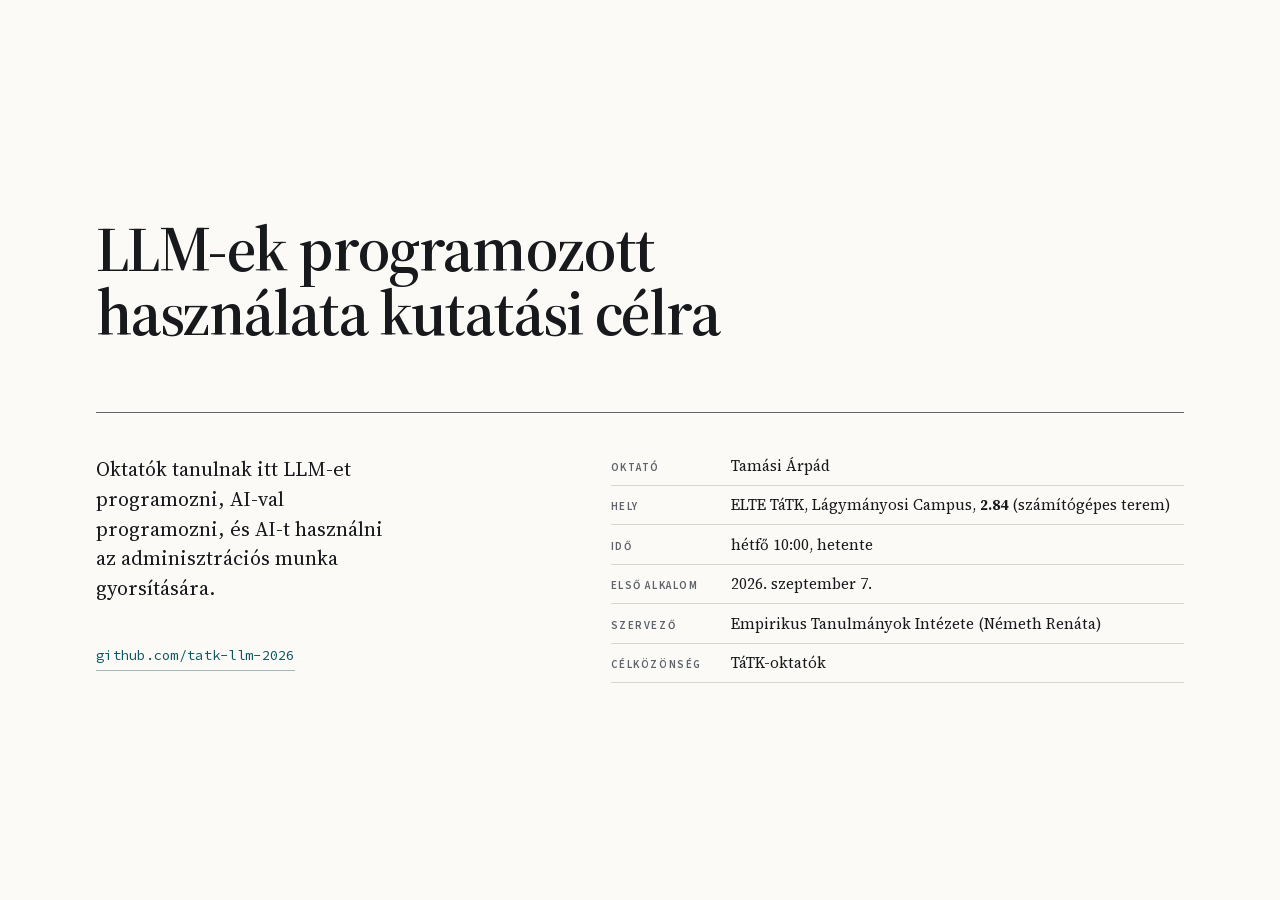
==== index.html @ 8ade56de "A szervezet nyilvános oldala" ====
<!DOCTYPE html>
<html lang="hu">
<head>
<meta charset="utf-8">
<meta name="viewport" content="width=device-width, initial-scale=1">
<title>LLM-ek programozott használata kutatási célra · ELTE TáTK</title>
<meta name="description" content="Kurzus az ELTE TáTK-n, 2026 őszi félév. Oktató: Tamási Árpád.">
<meta property="og:title" content="LLM-ek programozott használata kutatási célra">
<meta property="og:description" content="ELTE TáTK · 2026 őszi félév">
<meta property="og:locale" content="hu_HU">
<link rel="icon" href="jelkep.svg" type="image/svg+xml">
<link rel="stylesheet" href="betuk/betuk.css">
<link rel="stylesheet" href="tokenek.css">
<link rel="stylesheet" href="stilus.css">
</head>
<body>

<main class="lap">

  <h1>LLM-ek programozott használata kutatási célra</h1>

  <div class="mezo">

    <div>
      <p class="mit">
        Oktatók tanulnak itt LLM-et programozni, AI-val programozni, és AI-t
        használni az adminisztrációs munka gyorsítására.
      </p>

      <p class="ajto">
        <a href="https://github.com/tatk-llm-2026">github.com/tatk-llm-2026</a>
      </p>
    </div>

    <dl class="adatok">
    <div><dt>Oktató</dt><dd>Tamási Árpád</dd></div>
    <div><dt>Hely</dt><dd>ELTE TáTK, Lágymányosi Campus, <b>2.84</b> (számítógépes terem)</dd></div>
    <div><dt>Idő</dt><dd>hétfő 10:00, hetente</dd></div>
    <div><dt>Első alkalom</dt><dd>2026. szeptember 7.</dd></div>
    <div><dt>Szervező</dt><dd>Empirikus Tanulmányok Intézete (Németh Renáta)</dd></div>
    <div><dt>Célközönség</dt><dd>TáTK-oktatók</dd></div>
    </dl>

  </div>

</main>

</body>
</html>
---- betuk/betuk.css ----
/* Source Serif 4 · latin-ext · italic */
@font-face {
  font-family: 'Source Serif 4';
  font-style: italic;
  font-weight: 300 700;
  font-display: swap;
  src: url(./SourceSerif4-latin-ext-italic.woff2) format('woff2');
  unicode-range: U+0100-02BA, U+02BD-02C5, U+02C7-02CC, U+02CE-02D7, U+02DD-02FF, U+0304, U+0308, U+0329, U+1D00-1DBF, U+1E00-1E9F, U+1EF2-1EFF, U+2020, U+20A0-20AB, U+20AD-20C0, U+2113, U+2C60-2C7F, U+A720-A7FF;
}

/* Source Serif 4 · latin · italic */
@font-face {
  font-family: 'Source Serif 4';
  font-style: italic;
  font-weight: 300 700;
  font-display: swap;
  src: url(./SourceSerif4-latin-italic.woff2) format('woff2');
  unicode-range: U+0000-00FF, U+0131, U+0152-0153, U+02BB-02BC, U+02C6, U+02DA, U+02DC, U+0304, U+0308, U+0329, U+2000-206F, U+20AC, U+2122, U+2191, U+2193, U+2212, U+2215, U+FEFF, U+FFFD;
}

/* Source Serif 4 · latin-ext */
@font-face {
  font-family: 'Source Serif 4';
  font-style: normal;
  font-weight: 300 700;
  font-display: swap;
  src: url(./SourceSerif4-latin-ext.woff2) format('woff2');
  unicode-range: U+0100-02BA, U+02BD-02C5, U+02C7-02CC, U+02CE-02D7, U+02DD-02FF, U+0304, U+0308, U+0329, U+1D00-1DBF, U+1E00-1E9F, U+1EF2-1EFF, U+2020, U+20A0-20AB, U+20AD-20C0, U+2113, U+2C60-2C7F, U+A720-A7FF;
}

/* Source Serif 4 · latin */
@font-face {
  font-family: 'Source Serif 4';
  font-style: normal;
  font-weight: 300 700;
  font-display: swap;
  src: url(./SourceSerif4-latin.woff2) format('woff2');
  unicode-range: U+0000-00FF, U+0131, U+0152-0153, U+02BB-02BC, U+02C6, U+02DA, U+02DC, U+0304, U+0308, U+0329, U+2000-206F, U+20AC, U+2122, U+2191, U+2193, U+2212, U+2215, U+FEFF, U+FFFD;
}

/* Source Sans 3 · latin-ext · italic */
@font-face {
  font-family: 'Source Sans 3';
  font-style: italic;
  font-weight: 300 700;
  font-display: swap;
  src: url(./SourceSans3-latin-ext-italic.woff2) format('woff2');
  unicode-range: U+0100-02BA, U+02BD-02C5, U+02C7-02CC, U+02CE-02D7, U+02DD-02FF, U+0304, U+0308, U+0329, U+1D00-1DBF, U+1E00-1E9F, U+1EF2-1EFF, U+2020, U+20A0-20AB, U+20AD-20C0, U+2113, U+2C60-2C7F, U+A720-A7FF;
}

/* Source Sans 3 · latin · italic */
@font-face {
  font-family: 'Source Sans 3';
  font-style: italic;
  font-weight: 300 700;
  font-display: swap;
  src: url(./SourceSans3-latin-italic.woff2) format('woff2');
  unicode-range: U+0000-00FF, U+0131, U+0152-0153, U+02BB-02BC, U+02C6, U+02DA, U+02DC, U+0304, U+0308, U+0329, U+2000-206F, U+20AC, U+2122, U+2191, U+2193, U+2212, U+2215, U+FEFF, U+FFFD;
}

/* Source Sans 3 · latin-ext */
@font-face {
  font-family: 'Source Sans 3';
  font-style: normal;
  font-weight: 300 700;
  font-display: swap;
  src: url(./SourceSans3-latin-ext.woff2) format('woff2');
  unicode-range: U+0100-02BA, U+02BD-02C5, U+02C7-02CC, U+02CE-02D7, U+02DD-02FF, U+0304, U+0308, U+0329, U+1D00-1DBF, U+1E00-1E9F, U+1EF2-1EFF, U+2020, U+20A0-20AB, U+20AD-20C0, U+2113, U+2C60-2C7F, U+A720-A7FF;
}

/* Source Sans 3 · latin */
@font-face {
  font-family: 'Source Sans 3';
  font-style: normal;
  font-weight: 300 700;
  font-display: swap;
  src: url(./SourceSans3-latin.woff2) format('woff2');
  unicode-range: U+0000-00FF, U+0131, U+0152-0153, U+02BB-02BC, U+02C6, U+02DA, U+02DC, U+0304, U+0308, U+0329, U+2000-206F, U+20AC, U+2122, U+2191, U+2193, U+2212, U+2215, U+FEFF, U+FFFD;
}

/* Source Code Pro · latin-ext */
@font-face {
  font-family: 'Source Code Pro';
  font-style: normal;
  font-weight: 400 600;
  font-display: swap;
  src: url(./SourceCodePro-latin-ext.woff2) format('woff2');
  unicode-range: U+0100-02BA, U+02BD-02C5, U+02C7-02CC, U+02CE-02D7, U+02DD-02FF, U+0304, U+0308, U+0329, U+1D00-1DBF, U+1E00-1E9F, U+1EF2-1EFF, U+2020, U+20A0-20AB, U+20AD-20C0, U+2113, U+2C60-2C7F, U+A720-A7FF;
}

/* Source Code Pro · latin */
@font-face {
  font-family: 'Source Code Pro';
  font-style: normal;
  font-weight: 400 600;
  font-display: swap;
  src: url(./SourceCodePro-latin.woff2) format('woff2');
  unicode-range: U+0000-00FF, U+0131, U+0152-0153, U+02BB-02BC, U+02C6, U+02DA, U+02DC, U+0304, U+0308, U+0329, U+2000-206F, U+20AC, U+2122, U+2191, U+2193, U+2212, U+2215, U+FEFF, U+FFFD;
}
---- tokenek.css ----
/* ---------------------------------------------------------------------------
   LLM-kurzus · arculati tokenek
   ELTE TáTK, 2026 ősz

   Ez az egyetlen hely, ahol szín és méret SZÁM-ként szerepel. Minden más
   fájl (kurzus.css, artifactok, jövőbeli felületek) csak hivatkozik rájuk.
   Ha az arculatot cserélni akarod, ezt a fájlt írod át, nem a többit.

   A névadás magyar, mert a kurzus magyar. A háromféle jelentéstani szín
   (állítás / csapda / mérés) a kurzus gondolatmenete: valaki állít valamit,
   van benne egy csapda, és van, amit meg lehet mérni.
--------------------------------------------------------------------------- */

:root {
  /* --- Felület és tinta ------------------------------------------------- */
  --papir:          #FBFAF7;   /* alap háttér, meleg törtfehér, nem vakít */
  --papir-melyebb:  #F1EEE7;   /* kiemelt doboz, táblázat fejléce */
  --tinta:          #17191C;   /* főszöveg */
  --tinta-halvany:  #5E626A;   /* metaadat, forrás, alcím */
  --vonal:          #DBD6CC;   /* hajszálvonal, keret */

  /* --- Jelentéstani színek ---------------------------------------------- */
  /* állítás — amit a világ állít: lelkes, csábító, még nem ellenőrzött */
  --allitas:         #9A6B10;
  --allitas-halvany: #F6EEDC;
  /* csapda — ami elromlik, ha nem nézel oda */
  --csapda:          #96360F;
  --csapda-halvany:  #F7E7DF;
  /* mérés — amit számmal alá lehet támasztani; ez a kurzus alaphangja */
  --meres:           #0E5560;
  --meres-halvany:   #E2EDEF;

  /* --- Tipográfia ------------------------------------------------------- */
  --betu-proza:  "Source Serif 4", Charter, Georgia, serif;
  --betu-jelzes: "Source Sans 3", -apple-system, "Segoe UI", system-ui, sans-serif;
  --betu-kod:    "Source Code Pro", ui-monospace, Menlo, monospace;

  --meret-alap:   30px;   /* diaszöveg alapmérete 1280×720-as vásznon */
  --meret-nagy:   1.35rem;
  --meret-kicsi:  0.78rem;
  --meret-apro:   0.64rem;

  --sorkoz:       1.42;
  --sorkoz-cim:   1.12;

  /* --- Ritmus ----------------------------------------------------------- */
  --koz-1: 0.32rem;
  --koz-2: 0.64rem;
  --koz-3: 1.05rem;
  --koz-4: 1.7rem;
  --koz-5: 2.8rem;

  --keret: 3px;           /* a bal oldali jelölősáv vastagsága */
  --lekerekites: 3px;     /* alig — ez nem termékfelület, ez nyomtatvány */
}

/* --- Sötét változat -------------------------------------------------------
   Vetítéshez sötétített teremben, vagy egy-egy kiemelt diához: `.sotet`.
   Csak a felületi tokenek fordulnak meg, a jelentéstani színek világosodnak,
   hogy a kontraszt megmaradjon.
-------------------------------------------------------------------------- */
.sotet, :root[data-arculat="sotet"] {
  --papir:          #14161A;
  --papir-melyebb:  #1E2127;
  --tinta:          #F2F0EB;
  --tinta-halvany:  #A2A7B0;
  --vonal:          #474E59;

  --allitas:         #E0B45A;
  --allitas-halvany: #2A2418;
  --csapda:          #E88355;
  --csapda-halvany:  #2C1C14;
  --meres:           #6FC4D2;
  --meres-halvany:   #14282D;
}

/* Böngészős felületen (honlap, artifact) a gép beállítása is számítson, még
   mielőtt bármilyen szkript lefutna — különben a sötétre állított látogató
   először a világos lapot villantja fel. A `data-arculat="vilagos"` explicit
   választás felülírja. Vetítésnél ennek nincs hatása: ott az osztály dönt. */
@media (prefers-color-scheme: dark) {
  :root:not([data-arculat="vilagos"]):not([data-arculat="sotet"]) {
    --papir:          #14161A;
    --papir-melyebb:  #1E2127;
    --tinta:          #F2F0EB;
    --tinta-halvany:  #A2A7B0;
    --vonal:          #474E59;

    --allitas:         #E0B45A;
    --allitas-halvany: #2A2418;
    --csapda:          #E88355;
    --csapda-halvany:  #2C1C14;
    --meres:           #6FC4D2;
    --meres-halvany:   #14282D;
  }
}
---- stilus.css ----
/* ---------------------------------------------------------------------------
   LLM-kurzus · nyilvános oldal
   tatk-llm-2026 · ELTE TáTK

   Címlap: egy képernyő, görgetés nélkül. Papírfelület, nagy cím, alatta két
   mező. Szín és méret SZÁM-ként csak a tokenek.css-ben szerepel.

   JavaScript nincs.
--------------------------------------------------------------------------- */

:root {
  --felulet: var(--papir);
  --festek:  var(--tinta);
}

*, *::before, *::after { box-sizing: border-box; }

html { -webkit-text-size-adjust: 100%; color-scheme: light; }
@media (prefers-color-scheme: dark) { html { color-scheme: dark; } }

body {
  margin: 0;
  min-height: 100svh;
  display: grid;
  align-content: center;
  padding: clamp(2rem, 7vw, 5.5rem) clamp(1.5rem, 7vw, 6rem);
  background: var(--felulet);
  color: var(--festek);
  font-family: var(--betu-proza);
  line-height: 1.5;
  font-variant-numeric: oldstyle-nums;
  -webkit-font-smoothing: antialiased;
  text-rendering: optimizeLegibility;
}

.lap { width: 100%; max-width: 68rem; margin-inline: auto; }

/* --- A cím viszi a lapot -------------------------------------------------- */
h1 {
  margin: 0;
  max-width: 24ch;
  text-wrap: balance;
  font-size: clamp(2.2rem, 5.4vw, 4.05rem);
  font-weight: 600;
  line-height: 0.99;
  letter-spacing: -0.024em;
}

/* --- Alsó mező: balra a mondat és az ajtó, jobbra a fejadatok ------------- */
.mezo {
  display: grid;
  grid-template-columns: minmax(0, 0.88fr) minmax(0, 1.12fr);
  gap: clamp(2rem, 5vw, 4.5rem);
  align-items: start;
  margin-top: clamp(2.2rem, 6vw, 4.2rem);
  padding-top: clamp(1.6rem, 4vw, 2.6rem);
  border-top: 1px solid var(--tinta-halvany);
}

.mit {
  margin: 0;
  max-width: 30ch;
  font-size: clamp(1.06rem, 0.98rem + 0.35vw, 1.28rem);
  line-height: 1.48;
}

.ajto { margin: clamp(1.6rem, 4vw, 2.4rem) 0 0; }
.ajto a {
  display: inline-block;
  font-family: var(--betu-kod);
  font-size: 0.86rem;
  letter-spacing: 0.02em;
  color: var(--meres);
  text-decoration: none;
  padding-bottom: 0.3em;
  border-bottom: 1px solid color-mix(in srgb, var(--meres) 40%, transparent);
  transition: border-color 0.18s ease-out;
}
.ajto a:hover { border-bottom-color: var(--meres); }
.ajto a:focus-visible {
  outline: 2px solid var(--meres);
  outline-offset: 4px;
  border-radius: var(--lekerekites);
}

/* --- Fejadatok ------------------------------------------------------------ */
.adatok { margin: 0; }
.adatok > div {
  display: grid;
  grid-template-columns: 6.9rem minmax(0, 1fr);
  gap: var(--koz-2);
  align-items: baseline;
  padding: 0.52em 0;
  border-bottom: 1px solid var(--vonal);
}
.adatok > div:first-child { padding-top: 0; }
.adatok dt {
  font-family: var(--betu-jelzes);
  font-size: 0.685rem;
  font-weight: 600;
  letter-spacing: 0.145em;
  text-transform: uppercase;
  color: var(--tinta-halvany);
}
.adatok dd {
  margin: 0;
  font-size: 0.94rem;
  line-height: 1.45;
}
.adatok b { font-weight: 650; }

::selection { background: var(--meres); color: var(--papir); }

/* --- Szűkebb képernyők ---------------------------------------------------- */
@media (max-width: 56rem) {
  body { align-content: start; }
  .mezo { grid-template-columns: 1fr; gap: clamp(1.8rem, 6vw, 2.6rem); }
  h1 { max-width: 16ch; }
}

@media (max-width: 26rem) {
  .adatok > div { grid-template-columns: 1fr; gap: 0; padding: 0.5em 0; }
}
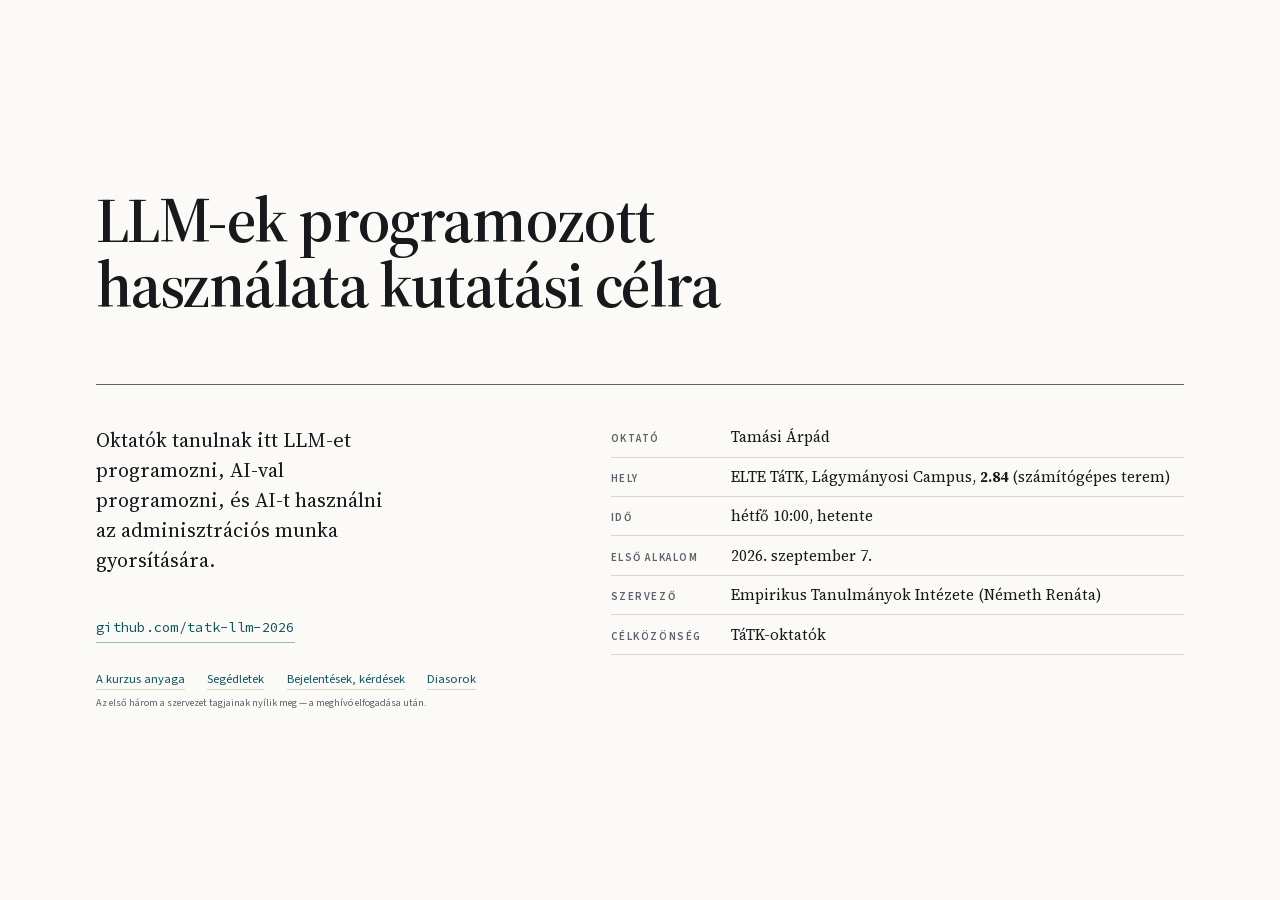
==== commit c36b130a: "Diasorok (1–3. óra, jegyzet nélkül) és a résztvevőknek szóló linkek" ====
--- a/index.html
+++ b/index.html
@@ -30,6 +30,17 @@
       <p class="ajto">
         <a href="https://github.com/tatk-llm-2026">github.com/tatk-llm-2026</a>
       </p>
+
+      <ul class="resztvevoknek">
+        <li><a href="https://github.com/tatk-llm-2026/kurzus">A kurzus anyaga</a></li>
+        <li><a href="https://github.com/tatk-llm-2026/kurzus/tree/main/segedletek">Segédletek</a></li>
+        <li><a href="https://github.com/tatk-llm-2026/kurzus/discussions">Bejelentések, kérdések</a></li>
+        <li><a href="diasorok/">Diasorok</a></li>
+      </ul>
+
+      <p class="megjegyzes">
+        Az első három a szervezet tagjainak nyílik meg — a meghívó elfogadása után.
+      </p>
     </div>
 
     <dl class="adatok">
--- a/stilus.css
+++ b/stilus.css
@@ -121,3 +121,28 @@
 @media (max-width: 26rem) {
   .adatok > div { grid-template-columns: 1fr; gap: 0; padding: 0.5em 0; }
 }
+
+/* --- Résztvevőknek: a privát repóba vezető linkek -------------------------- */
+.resztvevoknek {
+  list-style: none;
+  margin: clamp(1rem, 2.5vw, 1.4rem) 0 0;
+  padding: 0;
+  display: flex;
+  flex-wrap: wrap;
+  gap: 0.4em 1.4em;
+}
+.resztvevoknek a {
+  font-family: var(--betu-jelzes);
+  font-size: var(--meret-kicsi);
+  color: var(--meres);
+  text-decoration: none;
+  border-bottom: 1px solid var(--vonal);
+  padding-bottom: 0.1em;
+}
+.resztvevoknek a:hover { border-bottom-color: var(--meres); }
+.megjegyzes {
+  font-family: var(--betu-jelzes);
+  font-size: var(--meret-apro);
+  color: var(--tinta-halvany);
+  margin: 0.7em 0 0;
+}
